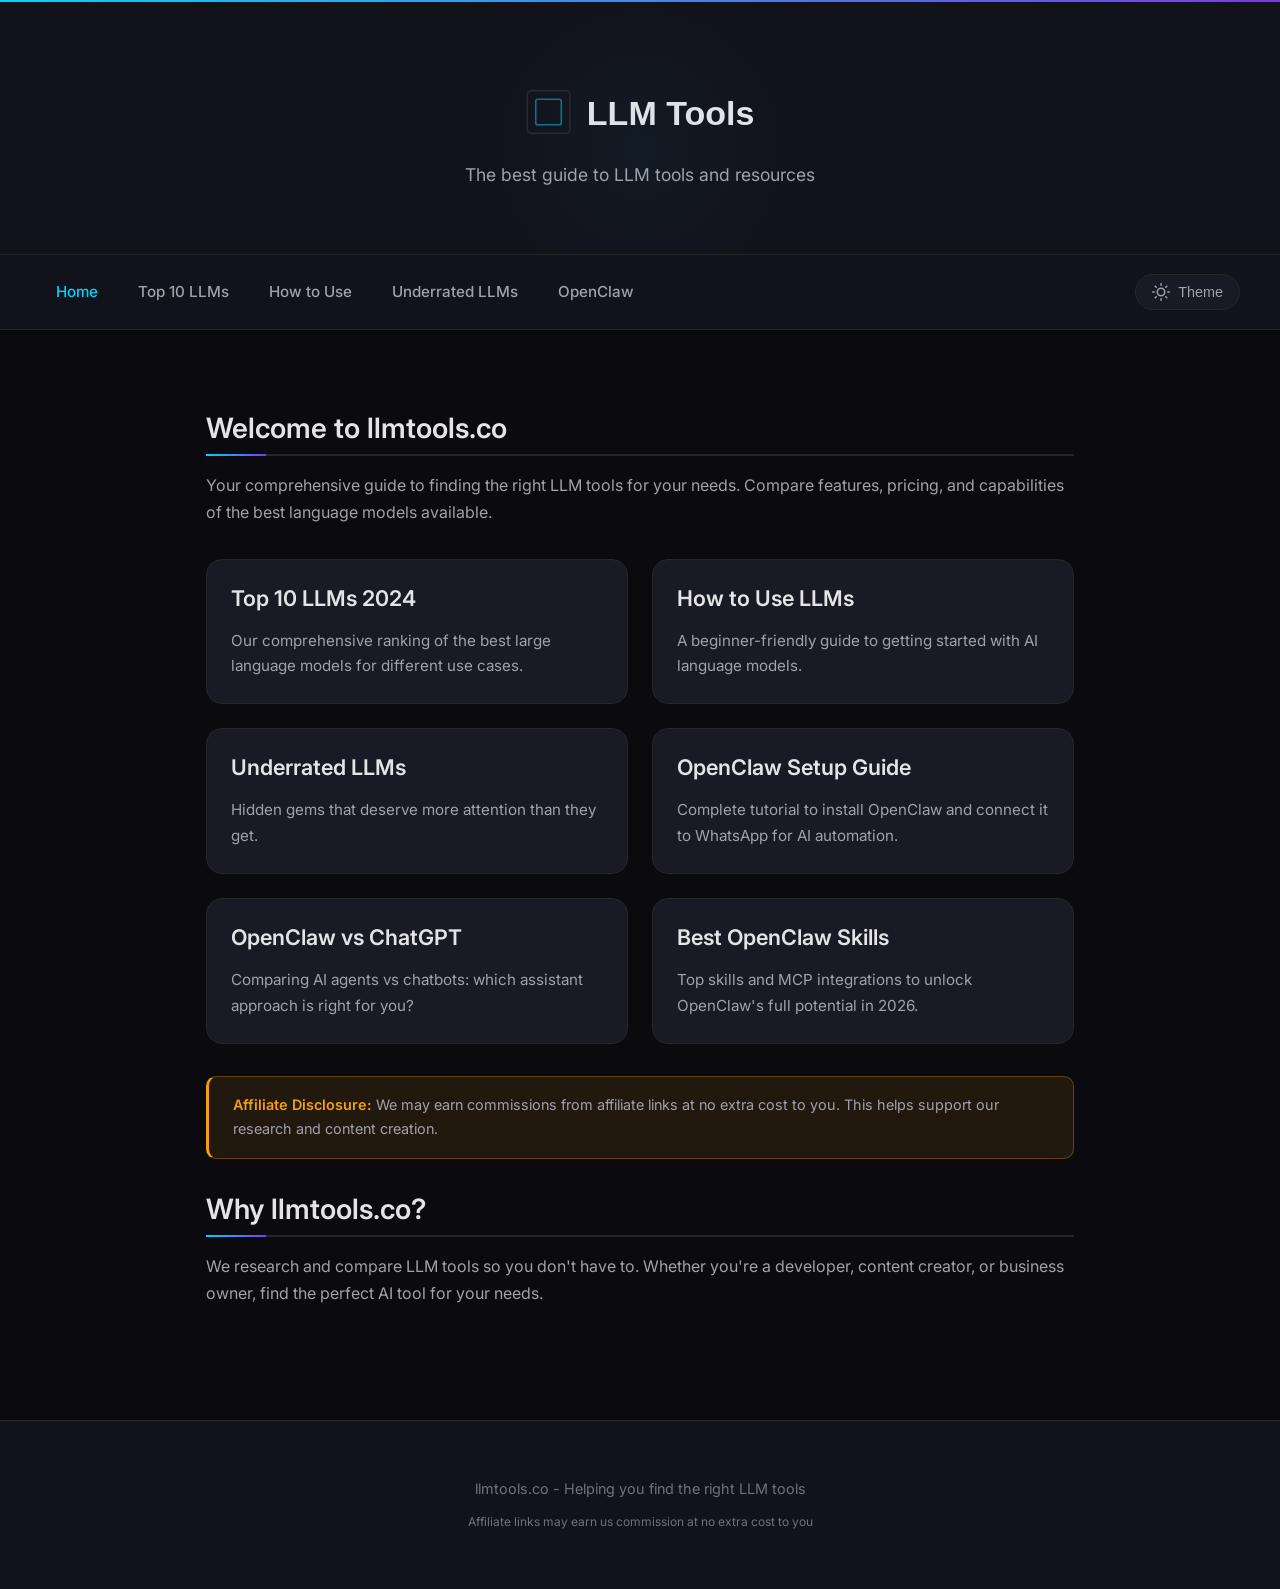
==== index.html @ ba8356b6 "Initial site deployment" ====
<!DOCTYPE html>
<html lang="en">
<head>
    <meta charset="UTF-8">
    <meta name="viewport" content="width=device-width, initial-scale=1.0">
    <title>Home - LLM Tools</title>
    <link rel="icon" type="image/svg+xml" href="images/favicon.svg">
    <link rel="stylesheet" href="style.css">
    <link rel="preconnect" href="https://fonts.googleapis.com">
    <link rel="preconnect" href="https://fonts.gstatic.com" crossorigin>
    <link href="https://fonts.googleapis.com/css2?family=Inter:wght@400;500;600;700&display=swap" rel="stylesheet">
    <script>
        // Prevent flash of wrong theme - default to dark
        (function() {
            const theme = localStorage.getItem('theme') || 'dark';
            document.documentElement.setAttribute('data-theme', theme);
        })();
    </script>
</head>
<body>
    <header>
        <h1><a href="index.html"><img src="images/logo.svg" alt="LLM Tools" class="site-logo"></a></h1>
        <p>The best guide to LLM tools and resources</p>
    </header>
    <nav>
        <div class="nav-container">
            <div class="nav-links">
                <a href="index.html" class="active">Home</a>
                <a href="top-10-llms-2024.html">Top 10 LLMs</a>
                <a href="llm-how-to-guide.html">How to Use</a>
                <a href="underrated-llms.html">Underrated LLMs</a>
                <a href="openclaw-whatsapp-setup.html">OpenClaw</a>
            </div>
            <button class="theme-toggle" onclick="toggleTheme()" aria-label="Toggle theme">
                <svg class="sun-icon" xmlns="http://www.w3.org/2000/svg" width="18" height="18" viewBox="0 0 24 24" fill="none" stroke="currentColor" stroke-width="2" stroke-linecap="round" stroke-linejoin="round">
                    <circle cx="12" cy="12" r="5"></circle>
                    <line x1="12" y1="1" x2="12" y2="3"></line>
                    <line x1="12" y1="21" x2="12" y2="23"></line>
                    <line x1="4.22" y1="4.22" x2="5.64" y2="5.64"></line>
                    <line x1="18.36" y1="18.36" x2="19.78" y2="19.78"></line>
                    <line x1="1" y1="12" x2="3" y2="12"></line>
                    <line x1="21" y1="12" x2="23" y2="12"></line>
                    <line x1="4.22" y1="19.78" x2="5.64" y2="18.36"></line>
                    <line x1="18.36" y1="5.64" x2="19.78" y2="4.22"></line>
                </svg>
                <svg class="moon-icon" xmlns="http://www.w3.org/2000/svg" width="18" height="18" viewBox="0 0 24 24" fill="none" stroke="currentColor" stroke-width="2" stroke-linecap="round" stroke-linejoin="round">
                    <path d="M21 12.79A9 9 0 1 1 11.21 3 7 7 0 0 0 21 12.79z"></path>
                </svg>
                <span class="theme-label">Theme</span>
            </button>
        </div>
    </nav>
    <main>
        <h2>Welcome to llmtools.co</h2>
        <p>Your comprehensive guide to finding the right LLM tools for your needs. Compare features, pricing, and capabilities of the best language models available.</p>

        <div class="card-grid">
            <div class="card">
                <h3><a href="top-10-llms-2024.html">Top 10 LLMs 2024</a></h3>
                <p>Our comprehensive ranking of the best large language models for different use cases.</p>
            </div>
            <div class="card">
                <h3><a href="llm-how-to-guide.html">How to Use LLMs</a></h3>
                <p>A beginner-friendly guide to getting started with AI language models.</p>
            </div>
            <div class="card">
                <h3><a href="underrated-llms.html">Underrated LLMs</a></h3>
                <p>Hidden gems that deserve more attention than they get.</p>
            </div>
            <div class="card">
                <h3><a href="openclaw-whatsapp-setup.html">OpenClaw Setup Guide</a></h3>
                <p>Complete tutorial to install OpenClaw and connect it to WhatsApp for AI automation.</p>
            </div>
            <div class="card">
                <h3><a href="openclaw-vs-chatgpt.html">OpenClaw vs ChatGPT</a></h3>
                <p>Comparing AI agents vs chatbots: which assistant approach is right for you?</p>
            </div>
            <div class="card">
                <h3><a href="best-openclaw-skills.html">Best OpenClaw Skills</a></h3>
                <p>Top skills and MCP integrations to unlock OpenClaw's full potential in 2026.</p>
            </div>
        </div>

        <div class="affiliate-disclaimer">
            <strong>Affiliate Disclosure:</strong> We may earn commissions from affiliate links at no extra cost to you. This helps support our research and content creation.
        </div>

        <h2>Why llmtools.co?</h2>
        <p>We research and compare LLM tools so you don't have to. Whether you're a developer, content creator, or business owner, find the perfect AI tool for your needs.</p>
    </main>
    <footer>
        <p>llmtools.co - Helping you find the right LLM tools</p>
        <p><small>Affiliate links may earn us commission at no extra cost to you</small></p>
    </footer>

    <script>
        function toggleTheme() {
            const html = document.documentElement;
            const currentTheme = html.getAttribute('data-theme');
            const newTheme = currentTheme === 'light' ? 'dark' : 'light';
            html.setAttribute('data-theme', newTheme);
            localStorage.setItem('theme', newTheme);
            updateThemeIcon(newTheme);
            updateLogo();
        }

        function updateThemeIcon(theme) {
            const sunIcon = document.querySelector('.sun-icon');
            const moonIcon = document.querySelector('.moon-icon');
            if (theme === 'light') {
                sunIcon.style.display = 'none';
                moonIcon.style.display = 'block';
            } else {
                sunIcon.style.display = 'block';
                moonIcon.style.display = 'none';
            }
        }

        // Initialize icon and logo on page load
        function updateLogo() {
            const logo = document.querySelector('.site-logo');
            if (!logo) return;
            logo.src = document.documentElement.getAttribute('data-theme') === 'light'
                ? 'images/logo-light.svg'
                : 'images/logo.svg';
        }

        document.addEventListener('DOMContentLoaded', function() {
            const theme = document.documentElement.getAttribute('data-theme') || 'dark';
            updateThemeIcon(theme);
            updateLogo();
        });
    </script>
</body>
</html>
---- style.css ----
/* llmtools.co - Modern Dark Tech Theme with Light Mode */

/* ===== CSS CUSTOM PROPERTIES (Theme System) ===== */
:root {
    /* Dark Theme (Default) */
    --bg-primary: #0a0a0f;
    --bg-secondary: #12121a;
    --bg-card: #1a1a24;
    --bg-elevated: #22222e;

    --text-primary: #e4e4e7;
    --text-secondary: #a1a1aa;
    --text-muted: #71717a;

    --accent-primary: #00d4ff;
    --accent-secondary: #7c3aed;
    --accent-gradient: linear-gradient(135deg, #00d4ff 0%, #7c3aed 100%);
    --accent-glow: 0 0 20px rgba(0, 212, 255, 0.3);

    --border-color: #27272a;
    --border-glow: rgba(0, 212, 255, 0.2);

    --success: #22c55e;
    --warning: #f59e0b;
    --error: #ef4444;

    /* Spacing */
    --space-xs: 0.25rem;
    --space-sm: 0.5rem;
    --space-md: 1rem;
    --space-lg: 1.5rem;
    --space-xl: 2rem;
    --space-2xl: 3rem;

    /* Typography */
    --font-sans: 'Inter', -apple-system, BlinkMacSystemFont, 'Segoe UI', Roboto, sans-serif;
    --font-mono: 'JetBrains Mono', 'Fira Code', 'Consolas', monospace;

    /* Transitions */
    --transition-fast: 150ms ease;
    --transition-base: 250ms ease;
    --transition-slow: 400ms ease;

    /* Border Radius */
    --radius-sm: 6px;
    --radius-md: 10px;
    --radius-lg: 16px;
    --radius-full: 9999px;
}

/* Light Theme */
[data-theme="light"] {
    --bg-primary: #fafafa;
    --bg-secondary: #ffffff;
    --bg-card: #ffffff;
    --bg-elevated: #f4f4f5;

    --text-primary: #18181b;
    --text-secondary: #52525b;
    --text-muted: #a1a1aa;

    --accent-primary: #0891b2;
    --accent-secondary: #6d28d9;
    --accent-gradient: linear-gradient(135deg, #0891b2 0%, #6d28d9 100%);
    --accent-glow: 0 0 20px rgba(8, 145, 178, 0.2);

    --border-color: #e4e4e7;
    --border-glow: rgba(8, 145, 178, 0.15);
}

/* ===== RESET & BASE ===== */
*, *::before, *::after {
    box-sizing: border-box;
    margin: 0;
    padding: 0;
}

html {
    scroll-behavior: smooth;
    -webkit-font-smoothing: antialiased;
    -moz-osx-font-smoothing: grayscale;
}

body {
    font-family: var(--font-sans);
    font-size: 16px;
    line-height: 1.7;
    color: var(--text-primary);
    background: var(--bg-primary);
    min-height: 100vh;
    transition: background-color var(--transition-base), color var(--transition-base);
}

/* ===== LAYOUT CONTAINER ===== */
.site-container {
    max-width: 1200px;
    margin: 0 auto;
    padding: 0 var(--space-md);
}

/* ===== HEADER ===== */
header {
    background: var(--bg-secondary);
    border-bottom: 1px solid var(--border-color);
    padding: var(--space-2xl) var(--space-md);
    text-align: center;
    position: relative;
    overflow: hidden;
}

header::before {
    content: '';
    position: absolute;
    top: 0;
    left: 0;
    right: 0;
    height: 2px;
    background: var(--accent-gradient);
}

header::after {
    content: '';
    position: absolute;
    top: 0;
    left: 50%;
    transform: translateX(-50%);
    width: 300px;
    height: 300px;
    background: radial-gradient(circle, var(--accent-primary) 0%, transparent 70%);
    opacity: 0.05;
    pointer-events: none;
}

header h1 {
    font-size: clamp(1.75rem, 5vw, 2.5rem);
    font-weight: 700;
    letter-spacing: -0.02em;
    margin-bottom: var(--space-sm);
}

header h1 a {
    color: var(--text-primary);
    text-decoration: none;
    background: var(--accent-gradient);
    -webkit-background-clip: text;
    -webkit-text-fill-color: transparent;
    background-clip: text;
    transition: opacity var(--transition-fast);
}

header h1 a:hover {
    opacity: 0.8;
}

/* Header logo — centered, responsive */
.site-logo {
    height: 64px;
    width: auto;
    display: inline-block;
    vertical-align: middle;
    transition: height var(--transition-fast);
}

/* Keep the header title area centered and aligned with the logo */
header h1 {
    display: flex;
    align-items: center;
    justify-content: center;
    gap: 0.5rem;
}

/* Responsive logo sizes */
@media (max-width: 768px) {
    .site-logo {
        height: 48px;
    }
}

@media (max-width: 480px) {
    .site-logo {
        height: 40px;
    }
}

header p {
    color: var(--text-secondary);
    font-size: 1.1rem;
}

/* ===== NAVIGATION ===== */
nav {
    background: var(--bg-secondary);
    border-bottom: 1px solid var(--border-color);
    padding: var(--space-md);
    position: sticky;
    top: 0;
    z-index: 100;
    backdrop-filter: blur(10px);
    -webkit-backdrop-filter: blur(10px);
}

.nav-container {
    max-width: 1200px;
    margin: 0 auto;
    display: flex;
    justify-content: space-between;
    align-items: center;
    flex-wrap: wrap;
    gap: var(--space-md);
}

.nav-links {
    display: flex;
    gap: var(--space-sm);
    flex-wrap: wrap;
}

nav a {
    color: var(--text-secondary);
    text-decoration: none;
    padding: var(--space-sm) var(--space-md);
    border-radius: var(--radius-sm);
    font-weight: 500;
    font-size: 0.95rem;
    transition: all var(--transition-fast);
    position: relative;
}

nav a:hover {
    color: var(--accent-primary);
    background: rgba(0, 212, 255, 0.1);
}

nav a.active {
    color: var(--accent-primary);
}

/* Theme Toggle Button */
.theme-toggle {
    background: var(--bg-card);
    border: 1px solid var(--border-color);
    border-radius: var(--radius-full);
    padding: var(--space-sm) var(--space-md);
    cursor: pointer;
    display: flex;
    align-items: center;
    gap: var(--space-sm);
    color: var(--text-secondary);
    font-size: 0.9rem;
    font-weight: 500;
    transition: all var(--transition-fast);
}

.theme-toggle:hover {
    border-color: var(--accent-primary);
    color: var(--accent-primary);
    box-shadow: var(--accent-glow);
}

.theme-toggle svg {
    width: 18px;
    height: 18px;
}

/* ===== MAIN CONTENT ===== */
main {
    max-width: 900px;
    margin: 0 auto;
    padding: var(--space-2xl) var(--space-md);
}

/* ===== TYPOGRAPHY ===== */
h1, h2, h3, h4, h5, h6 {
    color: var(--text-primary);
    font-weight: 600;
    line-height: 1.3;
    margin: var(--space-xl) 0 var(--space-md);
}

h1 { font-size: clamp(1.75rem, 4vw, 2.25rem); }
h2 { font-size: clamp(1.4rem, 3vw, 1.75rem); }
h3 { font-size: clamp(1.15rem, 2.5vw, 1.35rem); }

h2 {
    padding-bottom: var(--space-sm);
    border-bottom: 2px solid var(--border-color);
    position: relative;
}

h2::after {
    content: '';
    position: absolute;
    bottom: -2px;
    left: 0;
    width: 60px;
    height: 2px;
    background: var(--accent-gradient);
}

p {
    margin: var(--space-md) 0;
    color: var(--text-secondary);
}

strong {
    color: var(--text-primary);
    font-weight: 600;
}

a {
    color: var(--accent-primary);
    text-decoration: none;
    transition: color var(--transition-fast);
}

a:hover {
    color: var(--accent-secondary);
    text-decoration: underline;
}

/* ===== LISTS ===== */
ul, ol {
    margin: var(--space-md) 0 var(--space-md) var(--space-lg);
    color: var(--text-secondary);
}

li {
    margin: var(--space-sm) 0;
    padding-left: var(--space-sm);
}

li::marker {
    color: var(--accent-primary);
}

/* ===== CARDS ===== */
.card-grid {
    display: grid;
    grid-template-columns: repeat(auto-fit, minmax(280px, 1fr));
    gap: var(--space-lg);
    margin: var(--space-xl) 0;
}

.card {
    background: var(--bg-card);
    border: 1px solid var(--border-color);
    border-radius: var(--radius-lg);
    padding: var(--space-lg);
    transition: all var(--transition-base);
    position: relative;
    overflow: hidden;
}

.card::before {
    content: '';
    position: absolute;
    top: 0;
    left: 0;
    right: 0;
    height: 3px;
    background: var(--accent-gradient);
    opacity: 0;
    transition: opacity var(--transition-base);
}

.card:hover {
    border-color: var(--border-glow);
    transform: translateY(-4px);
    box-shadow: 0 12px 40px rgba(0, 0, 0, 0.3), var(--accent-glow);
}

.card:hover::before {
    opacity: 1;
}

.card h3 {
    margin-top: 0;
    margin-bottom: var(--space-sm);
}

.card h3 a {
    color: var(--text-primary);
}

.card h3 a:hover {
    color: var(--accent-primary);
    text-decoration: none;
}

.card p {
    margin-bottom: 0;
    font-size: 0.95rem;
}

/* ===== ARTICLE STYLES ===== */
article {
    background: var(--bg-card);
    border: 1px solid var(--border-color);
    border-radius: var(--radius-lg);
    padding: var(--space-xl);
    margin: var(--space-xl) 0;
}

/* ===== BLOCKQUOTE ===== */
blockquote {
    border-left: 3px solid var(--accent-primary);
    padding: var(--space-md) var(--space-lg);
    margin: var(--space-lg) 0;
    background: var(--bg-elevated);
    border-radius: 0 var(--radius-md) var(--radius-md) 0;
    color: var(--text-secondary);
    font-style: italic;
}

/* ===== CODE ===== */
code {
    font-family: var(--font-mono);
    background: var(--bg-elevated);
    padding: 2px 8px;
    border-radius: var(--radius-sm);
    font-size: 0.9em;
    color: var(--accent-primary);
    border: 1px solid var(--border-color);
}

pre {
    background: #1e1e2e;
    color: #cdd6f4;
    padding: var(--space-lg);
    border-radius: var(--radius-md);
    overflow-x: auto;
    font-family: var(--font-mono);
    font-size: 0.9rem;
    line-height: 1.6;
    border: 1px solid var(--border-color);
    margin: var(--space-lg) 0;
}

pre code {
    background: none;
    padding: 0;
    border: none;
    color: inherit;
}

/* ===== TABLES ===== */
table {
    width: 100%;
    border-collapse: collapse;
    margin: var(--space-lg) 0;
    font-size: 0.95rem;
}

th, td {
    border: 1px solid var(--border-color);
    padding: var(--space-md);
    text-align: left;
}

th {
    background: var(--accent-gradient);
    color: white;
    font-weight: 600;
}

tr:nth-child(even) {
    background: var(--bg-elevated);
}

tr:hover {
    background: rgba(0, 212, 255, 0.05);
}

/* ===== BUTTONS ===== */
.btn {
    display: inline-flex;
    align-items: center;
    gap: var(--space-sm);
    background: var(--accent-gradient);
    color: white;
    padding: var(--space-md) var(--space-lg);
    border-radius: var(--radius-md);
    font-weight: 600;
    font-size: 0.95rem;
    text-decoration: none;
    border: none;
    cursor: pointer;
    transition: all var(--transition-fast);
    box-shadow: 0 4px 15px rgba(0, 212, 255, 0.3);
}

.btn:hover {
    transform: translateY(-2px);
    box-shadow: 0 8px 25px rgba(0, 212, 255, 0.4);
    text-decoration: none;
    color: white;
}

.btn-secondary {
    background: var(--bg-card);
    color: var(--accent-primary);
    border: 1px solid var(--accent-primary);
    box-shadow: none;
}

.btn-secondary:hover {
    background: rgba(0, 212, 255, 0.1);
    box-shadow: var(--accent-glow);
}

/* ===== AFFILIATE DISCLAIMER ===== */
.affiliate-disclaimer {
    background: rgba(245, 158, 11, 0.1);
    border: 1px solid rgba(245, 158, 11, 0.3);
    border-left: 3px solid var(--warning);
    padding: var(--space-md) var(--space-lg);
    border-radius: var(--radius-md);
    margin: var(--space-xl) 0;
    font-size: 0.9rem;
    color: var(--text-secondary);
}

.affiliate-disclaimer strong {
    color: var(--warning);
}

/* ===== FOOTER ===== */
footer {
    background: var(--bg-secondary);
    border-top: 1px solid var(--border-color);
    text-align: center;
    padding: var(--space-2xl) var(--space-md);
    margin-top: var(--space-2xl);
    color: var(--text-muted);
    font-size: 0.9rem;
}

footer p {
    margin: var(--space-sm) 0;
    color: var(--text-muted);
}

/* ===== HORIZONTAL RULE ===== */
hr, p:has(> :only-child:is(em):empty) {
    border: none;
    height: 1px;
    background: var(--border-color);
    margin: var(--space-xl) 0;
}

/* Style for "---" text */
p:only-child {
    margin: var(--space-lg) 0;
}

/* ===== RESPONSIVE DESIGN ===== */

/* Tablet */
@media (max-width: 768px) {
    :root {
        --space-2xl: 2rem;
    }

    header {
        padding: var(--space-xl) var(--space-md);
    }

    .nav-container {
        flex-direction: column;
        gap: var(--space-sm);
    }

    .nav-links {
        justify-content: center;
        width: 100%;
    }

    nav a {
        padding: var(--space-sm);
        font-size: 0.9rem;
    }

    main {
        padding: var(--space-xl) var(--space-md);
    }

    article {
        padding: var(--space-lg);
    }

    .card-grid {
        grid-template-columns: 1fr;
    }
}

/* Mobile */
@media (max-width: 480px) {
    :root {
        --space-lg: 1rem;
        --space-xl: 1.5rem;
    }

    body {
        font-size: 15px;
    }

    header h1 {
        font-size: 1.5rem;
    }

    header p {
        font-size: 1rem;
    }

    .nav-links {
        gap: 0;
    }

    nav a {
        padding: var(--space-xs) var(--space-sm);
        font-size: 0.85rem;
    }

    .theme-toggle {
        padding: var(--space-xs) var(--space-sm);
        font-size: 0.85rem;
    }

    .card {
        padding: var(--space-md);
    }

    table {
        font-size: 0.85rem;
    }

    th, td {
        padding: var(--space-sm);
    }

    ul, ol {
        margin-left: var(--space-md);
    }
}

/* ===== PRINT STYLES ===== */
@media print {
    body {
        background: white;
        color: black;
    }

    nav, .theme-toggle, footer {
        display: none;
    }

    a {
        color: black;
        text-decoration: underline;
    }
}

/* ===== ACCESSIBILITY ===== */
@media (prefers-reduced-motion: reduce) {
    *, *::before, *::after {
        animation-duration: 0.01ms !important;
        animation-iteration-count: 1 !important;
        transition-duration: 0.01ms !important;
    }
}

/* Focus styles for keyboard navigation */
a:focus-visible,
button:focus-visible,
.theme-toggle:focus-visible {
    outline: 2px solid var(--accent-primary);
    outline-offset: 2px;
}

/* Selection styles */
::selection {
    background: var(--accent-primary);
    color: var(--bg-primary);
}
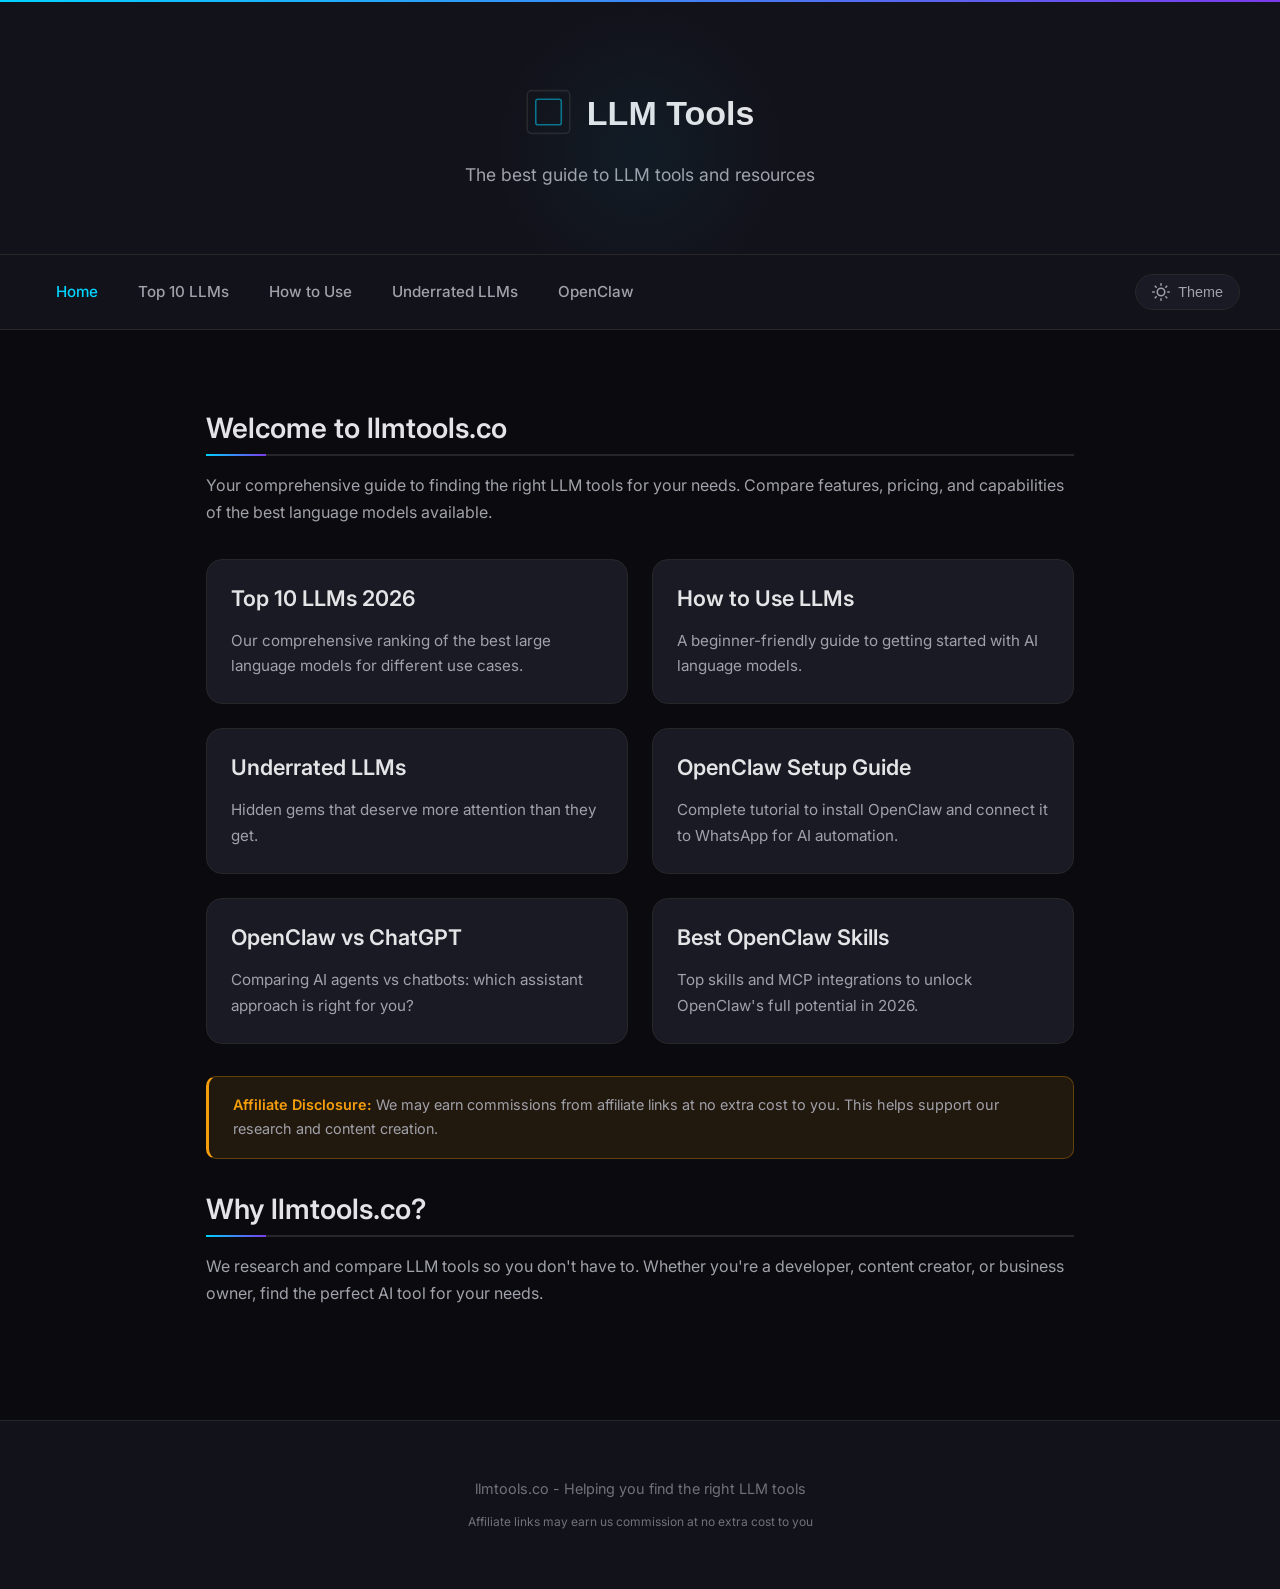
==== commit 165d15ad: "updated article to 2026" ====
--- a/index.html
+++ b/index.html
@@ -26,7 +26,7 @@
         <div class="nav-container">
             <div class="nav-links">
                 <a href="index.html" class="active">Home</a>
-                <a href="top-10-llms-2024.html">Top 10 LLMs</a>
+                <a href="top-10-llms-2026.html">Top 10 LLMs</a>
                 <a href="llm-how-to-guide.html">How to Use</a>
                 <a href="underrated-llms.html">Underrated LLMs</a>
                 <a href="openclaw-whatsapp-setup.html">OpenClaw</a>
@@ -56,7 +56,7 @@
 
         <div class="card-grid">
             <div class="card">
-                <h3><a href="top-10-llms-2024.html">Top 10 LLMs 2024</a></h3>
+                <h3><a href="top-10-llms-2026.html">Top 10 LLMs 2026</a></h3>
                 <p>Our comprehensive ranking of the best large language models for different use cases.</p>
             </div>
             <div class="card">
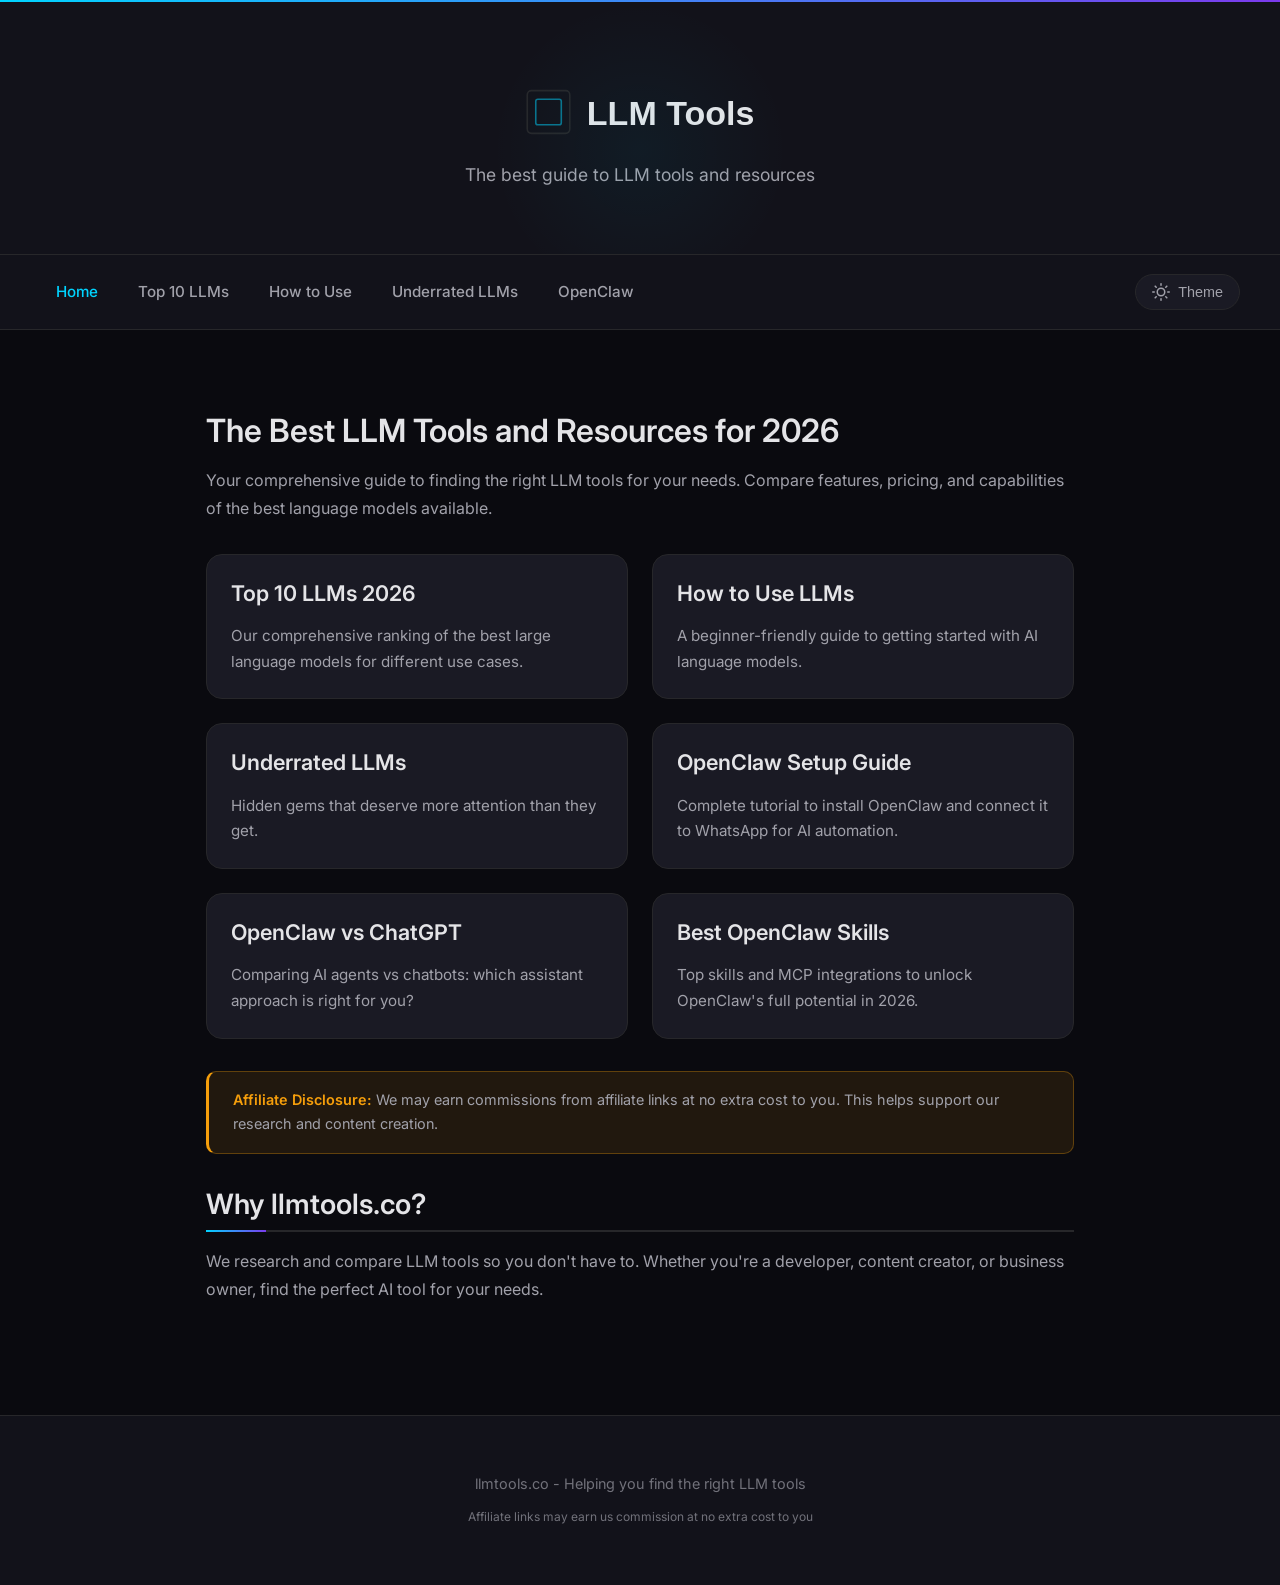
==== commit be521037: "SEO optimization and metadata update" ====
--- a/index.html
+++ b/index.html
@@ -2,9 +2,15 @@
 <html lang="en">
 <head>
     <meta charset="UTF-8">
-    <meta name="viewport" content="width=device-width, initial-scale=1.0">
-    <title>Home - LLM Tools</title>
+    <meta name="description" content="Discover the top 10 LLMs of 2026, underrated AI models, and complete setup guides for OpenClaw and WhatsApp automation. Your guide to the best AI resources.">
+    <meta property="og:type" content="website">
+    <meta property="og:url" content="https://llmtools.co/">
+    <meta property="og:title" content="LLM Tools 2026: Best AI Models & Guides">
+    <meta property="og:description" content="Compare the best language models and learn how to automate your workflow with OpenClaw.">
+    <meta property="og:image" content="https://llmtools.co/images/og-image.jpg"> <meta name="twitter:card" content="summary_large_image">
+    <title>LLM Tools 2026: Best AI Models, Guides & OpenClaw Setup</title>
     <link rel="icon" type="image/svg+xml" href="images/favicon.svg">
+    <link rel="canonical" href="https://llmtools.co/" />
     <link rel="stylesheet" href="style.css">
     <link rel="preconnect" href="https://fonts.googleapis.com">
     <link rel="preconnect" href="https://fonts.gstatic.com" crossorigin>
@@ -50,8 +56,8 @@
             </button>
         </div>
     </nav>
-    <main>
-        <h2>Welcome to llmtools.co</h2>
+<main>
+    <h1 style="font-size: 2rem; margin-bottom: 1rem;">The Best LLM Tools and Resources for 2026</h1>
         <p>Your comprehensive guide to finding the right LLM tools for your needs. Compare features, pricing, and capabilities of the best language models available.</p>
 
         <div class="card-grid">
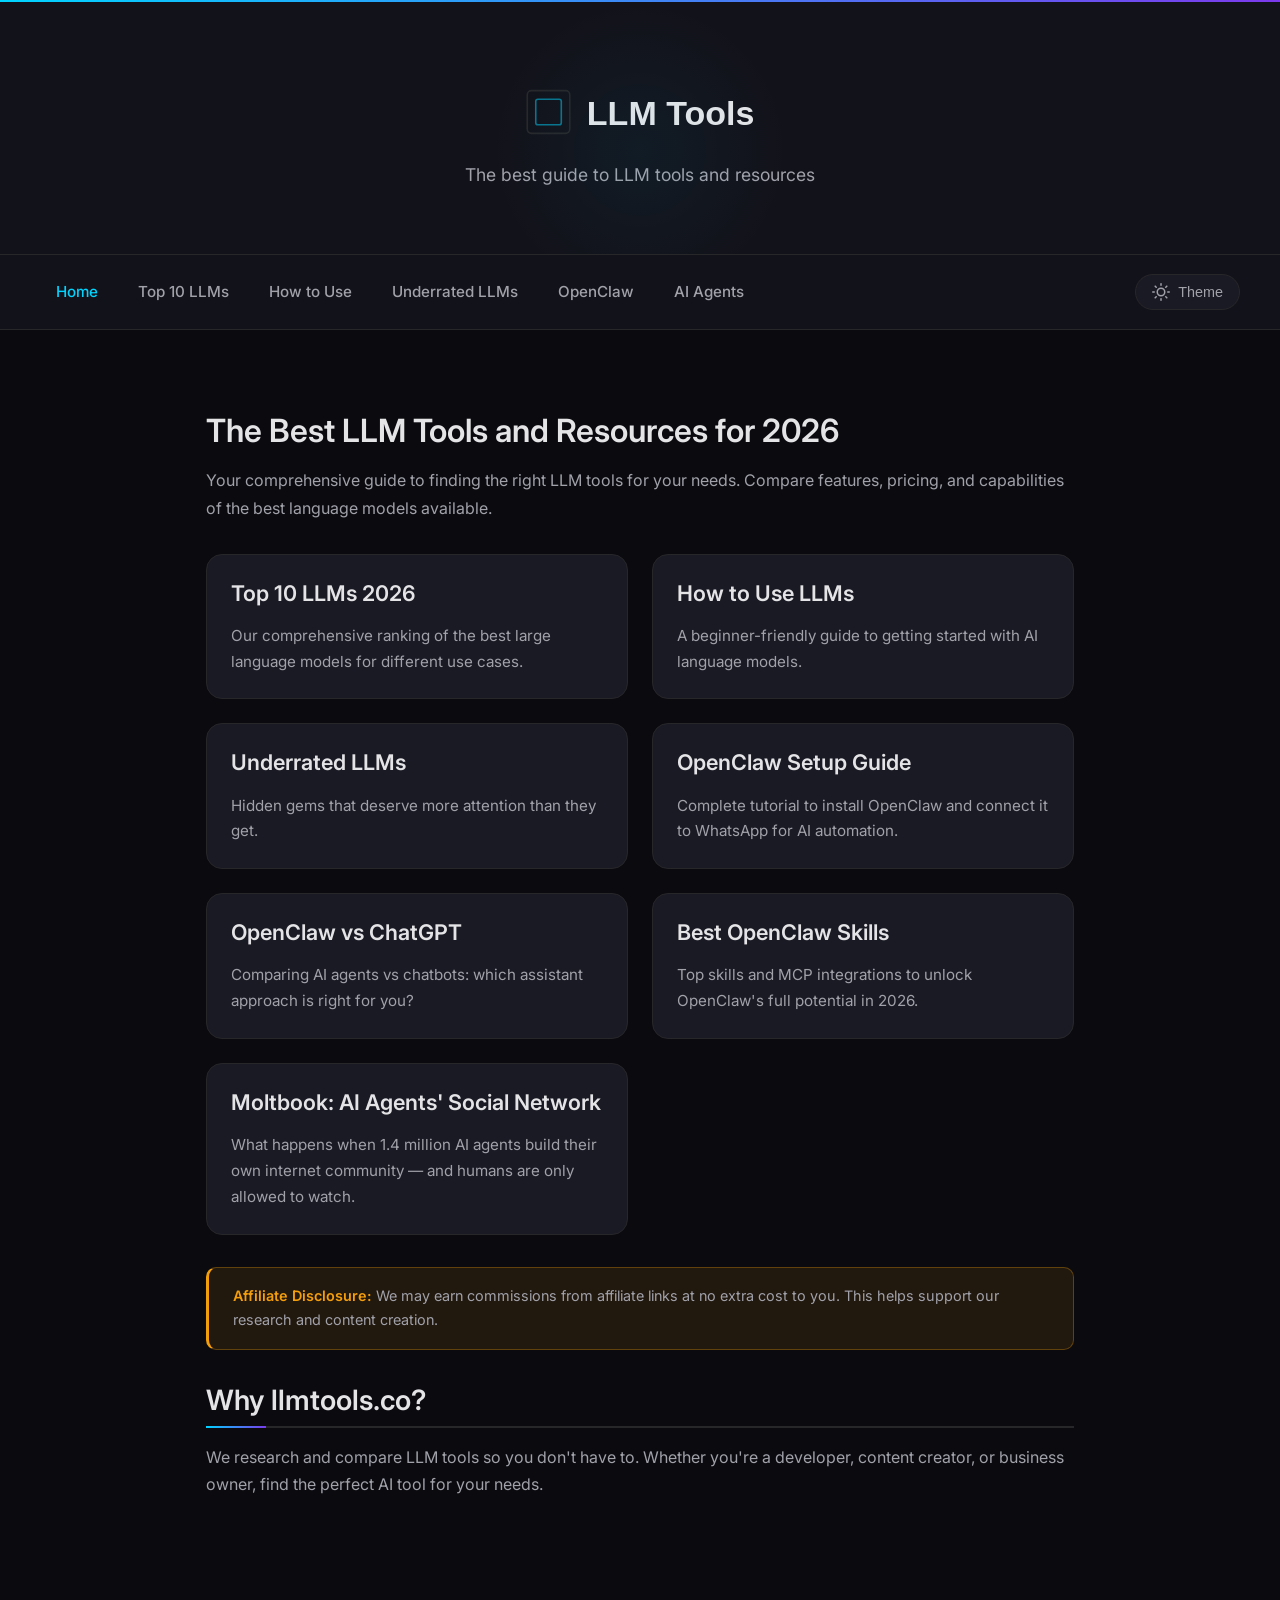
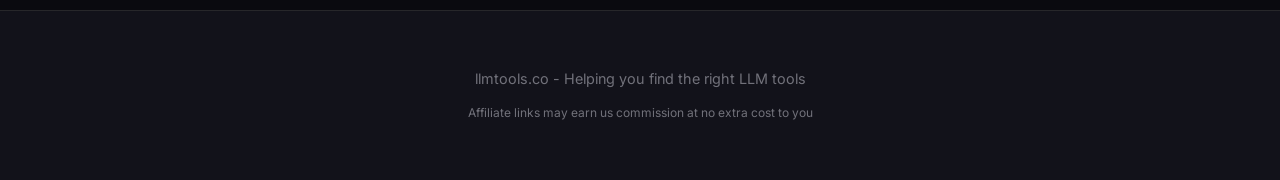
==== commit 076e8359: "Add Moltbook article: AI Agents' Social Network - New article: moltbook-ai-agents.html - Timely cont" ====
--- a/index.html
+++ b/index.html
@@ -4,6 +4,7 @@
     <meta charset="UTF-8">
     <meta name="description" content="Discover the top 10 LLMs of 2026, underrated AI models, and complete setup guides for OpenClaw and WhatsApp automation. Your guide to the best AI resources.">
     <meta property="og:type" content="website">
+    <meta property="og:image" content="https://llmtools.co/images/og-image.png">
     <meta property="og:url" content="https://llmtools.co/">
     <meta property="og:title" content="LLM Tools 2026: Best AI Models & Guides">
     <meta property="og:description" content="Compare the best language models and learn how to automate your workflow with OpenClaw.">
@@ -36,6 +37,7 @@
                 <a href="llm-how-to-guide.html">How to Use</a>
                 <a href="underrated-llms.html">Underrated LLMs</a>
                 <a href="openclaw-whatsapp-setup.html">OpenClaw</a>
+                <a href="moltbook-ai-agents.html">AI Agents</a>
             </div>
             <button class="theme-toggle" onclick="toggleTheme()" aria-label="Toggle theme">
                 <svg class="sun-icon" xmlns="http://www.w3.org/2000/svg" width="18" height="18" viewBox="0 0 24 24" fill="none" stroke="currentColor" stroke-width="2" stroke-linecap="round" stroke-linejoin="round">
@@ -84,6 +86,10 @@
             <div class="card">
                 <h3><a href="best-openclaw-skills.html">Best OpenClaw Skills</a></h3>
                 <p>Top skills and MCP integrations to unlock OpenClaw's full potential in 2026.</p>
+            </div>
+            <div class="card">
+                <h3><a href="moltbook-ai-agents.html">Moltbook: AI Agents' Social Network</a></h3>
+                <p>What happens when 1.4 million AI agents build their own internet community — and humans are only allowed to watch.</p>
             </div>
         </div>
 
